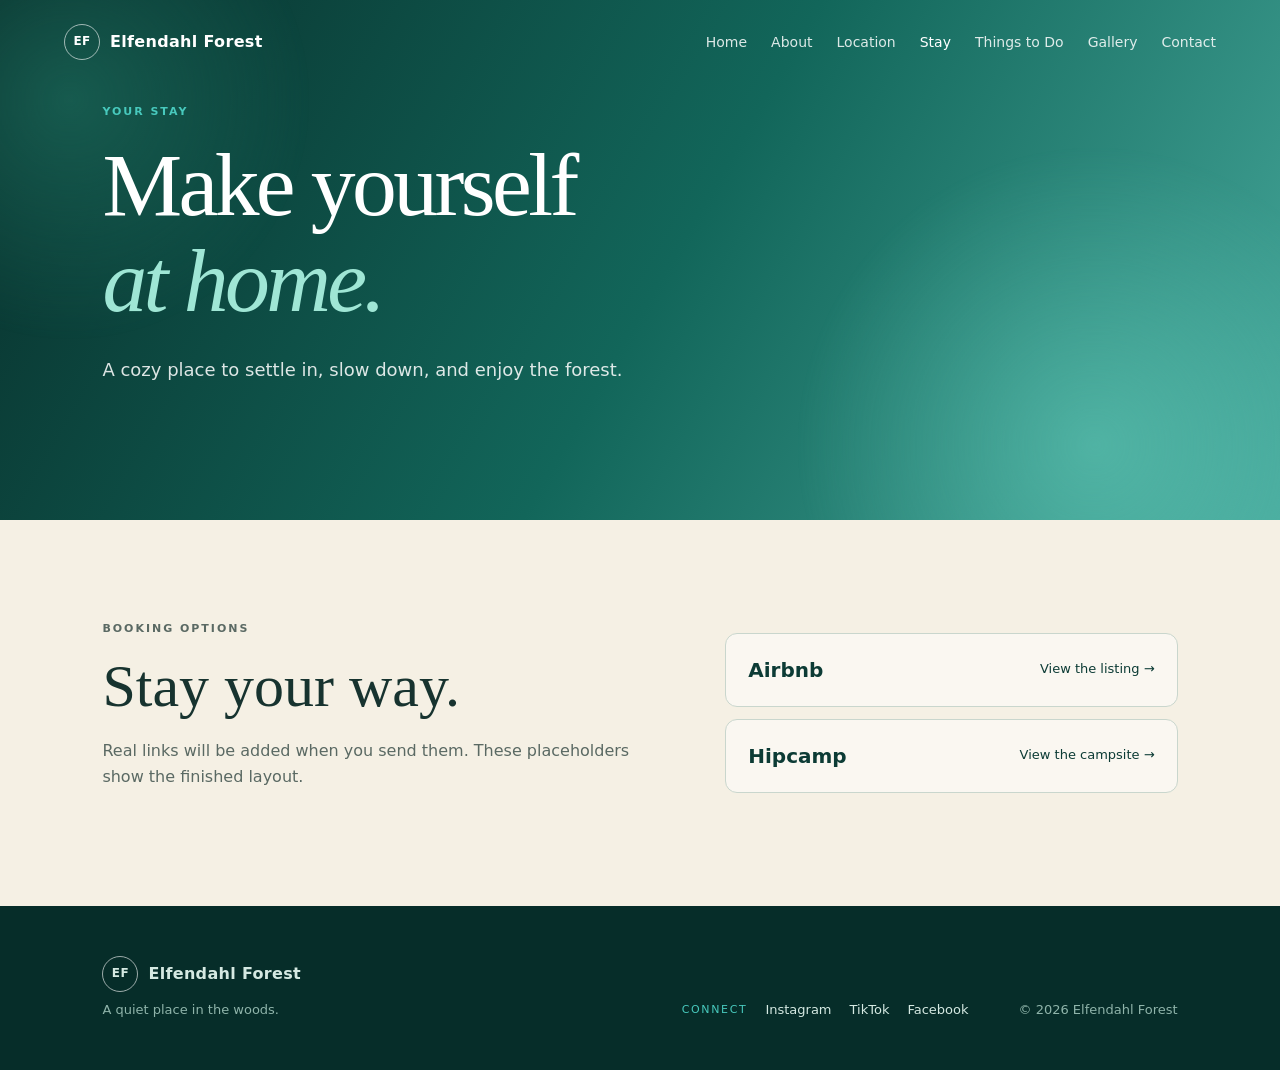
==== stay.html @ 4d548d7c "Add draft Stay page" ====
<!doctype html><html lang="en"><head><meta charset="utf-8"><meta name="viewport" content="width=device-width,initial-scale=1"><title>Stay | Elfendahl Forest</title><link rel="stylesheet" href="styles.css"></head><body><header class="site-header"><a class="brand" href="index.html"><span class="brand-mark">EF</span><span>Elfendahl Forest</span></a><nav class="nav"><a href="index.html">Home</a><a href="about.html">About</a><a href="location.html">Location</a><a class="active" href="stay.html">Stay</a><a href="things-to-do.html">Things to Do</a><a href="gallery.html">Gallery</a><a href="contact.html">Contact</a></nav></header><main><section class="hero" style="min-height:520px"><div class="hero-content"><p class="eyebrow">YOUR STAY</p><h1>Make yourself<br><em>at home.</em></h1><p class="hero-copy">A cozy place to settle in, slow down, and enjoy the forest.</p></div></section><section class="section booking"><div class="booking-card"><div><p class="eyebrow">BOOKING OPTIONS</p><h2>Stay your way.</h2><p>Real links will be added when you send them. These placeholders show the finished layout.</p></div><div class="booking-links"><a href="#" class="link-card"><strong>Airbnb</strong><span>View the listing →</span></a><a href="#" class="link-card"><strong>Hipcamp</strong><span>View the campsite →</span></a></div></div></section></main><footer class="site-footer"><div><a class="brand" href="index.html"><span class="brand-mark">EF</span><span>Elfendahl Forest</span></a><p>A quiet place in the woods.</p></div><div class="socials"><span>Connect</span><a href="#">Instagram</a><a href="#">TikTok</a><a href="#">Facebook</a></div><p class="copyright">© 2026 Elfendahl Forest</p></footer></body></html>
---- styles.css ----
:root{--forest:#0c3b35;--pine:#145b50;--aqua:#48c9bd;--mint:#b9e4d5;--mist:#edf7f2;--sand:#f5f0e4;--ink:#17332f;--white:#fff}*{box-sizing:border-box}html{scroll-behavior:smooth}body{margin:0;color:var(--ink);background:var(--mist);font-family:Inter,ui-sans-serif,system-ui,-apple-system,BlinkMacSystemFont,"Segoe UI",sans-serif;line-height:1.6}.site-header{position:absolute;z-index:5;top:0;left:0;right:0;display:flex;align-items:center;justify-content:space-between;padding:24px 5vw;color:#fff}.brand{display:inline-flex;align-items:center;gap:10px;color:inherit;text-decoration:none;font-weight:700;letter-spacing:.02em}.brand-mark{display:grid;place-items:center;width:36px;height:36px;border:1px solid rgba(255,255,255,.6);border-radius:50%;font-size:12px}.nav{display:flex;gap:24px}.nav a{color:#fff;text-decoration:none;font-size:14px;opacity:.85}.nav a:hover,.nav a.active{opacity:1}.hero{min-height:760px;display:flex;align-items:center;position:relative;overflow:hidden;background:linear-gradient(120deg,#082f2b 0%,#12665a 52%,#46a89b 100%)}.hero:before,.hero:after{content:"";position:absolute;border-radius:50%;filter:blur(1px)}.hero:before{width:650px;height:650px;right:-140px;bottom:-250px;background:radial-gradient(circle,rgba(116,222,203,.42),transparent 65%)}.hero:after{width:500px;height:500px;left:-180px;top:-150px;background:radial-gradient(circle,rgba(36,126,107,.5),transparent 68%)}.hero-overlay{position:absolute;inset:0;background:linear-gradient(90deg,rgba(3,31,28,.6),rgba(3,31,28,.1))}.hero-content{position:relative;z-index:1;width:min(720px,90%);margin-left:8vw;color:#fff}.eyebrow{text-transform:uppercase;letter-spacing:.18em;font-size:11px;font-weight:800;margin:0 0 16px;color:var(--aqua)}h1,h2,h3{font-family:Georgia,serif;line-height:1.08;font-weight:500;margin:0}h1{font-size:clamp(52px,7vw,92px);letter-spacing:-.04em}h1 em{color:#9fe6d5;font-style:italic}.hero-copy{max-width:590px;font-size:18px;color:rgba(255,255,255,.86);margin:26px 0 32px}.button-row{display:flex;gap:12px;flex-wrap:wrap}.button{display:inline-block;padding:13px 21px;border-radius:999px;text-decoration:none;font-weight:700;font-size:14px}.button.primary{background:var(--aqua);color:#073b35}.button.ghost{border:1px solid rgba(255,255,255,.45);color:#fff}.section{padding:100px 8vw}.intro{display:grid;grid-template-columns:1fr 1fr;gap:8vw;background:var(--mist)}.section-heading h2{font-size:clamp(38px,5vw,64px);max-width:580px}.intro-grid{display:grid;gap:12px;align-content:center;font-size:18px;color:#45615b}.intro-grid p{margin:0}.feature-band{display:grid;grid-template-columns:repeat(3,1fr);gap:1px;background:var(--mint)}.feature-band>div{padding:70px 7vw;background:var(--forest);color:#fff}.feature-number{color:var(--aqua);font-size:12px;font-weight:800;letter-spacing:.15em}.feature-band h3{font-size:31px;margin:16px 0 12px}.feature-band p{color:#b9d2cc;margin:0}.booking{background:var(--sand)}.booking-card{display:grid;grid-template-columns:1.1fr .9fr;gap:70px;align-items:center;max-width:1100px;margin:auto}.booking-card h2{font-size:clamp(38px,5vw,60px);margin-bottom:20px}.booking-card p{color:#5a6963}.booking-links{display:grid;gap:12px}.link-card{display:flex;justify-content:space-between;align-items:center;padding:20px 22px;border:1px solid #c9d6cd;border-radius:12px;text-decoration:none;color:var(--forest);background:rgba(255,255,255,.5)}.link-card strong{font-size:20px}.link-card span{font-size:13px}.site-footer{display:grid;grid-template-columns:1fr auto auto;align-items:end;gap:50px;padding:50px 8vw;background:#062d29;color:#d5e9e2}.site-footer .brand{margin-bottom:8px}.site-footer p{margin:0;color:#8fb4aa;font-size:13px}.socials{display:flex;gap:18px;align-items:center}.socials span{color:var(--aqua);font-size:11px;text-transform:uppercase;letter-spacing:.15em}.socials a{color:#d5e9e2;text-decoration:none;font-size:13px}.copyright{text-align:right}@media(max-width:800px){.site-header{padding:18px 5vw}.nav{display:none}.hero{min-height:700px}.hero-content{margin-left:6vw}.intro,.booking-card,.feature-band,.site-footer{grid-template-columns:1fr}.section{padding:72px 7vw}.feature-band>div{padding:45px 7vw}.site-footer{gap:24px}.copyright{text-align:left}}
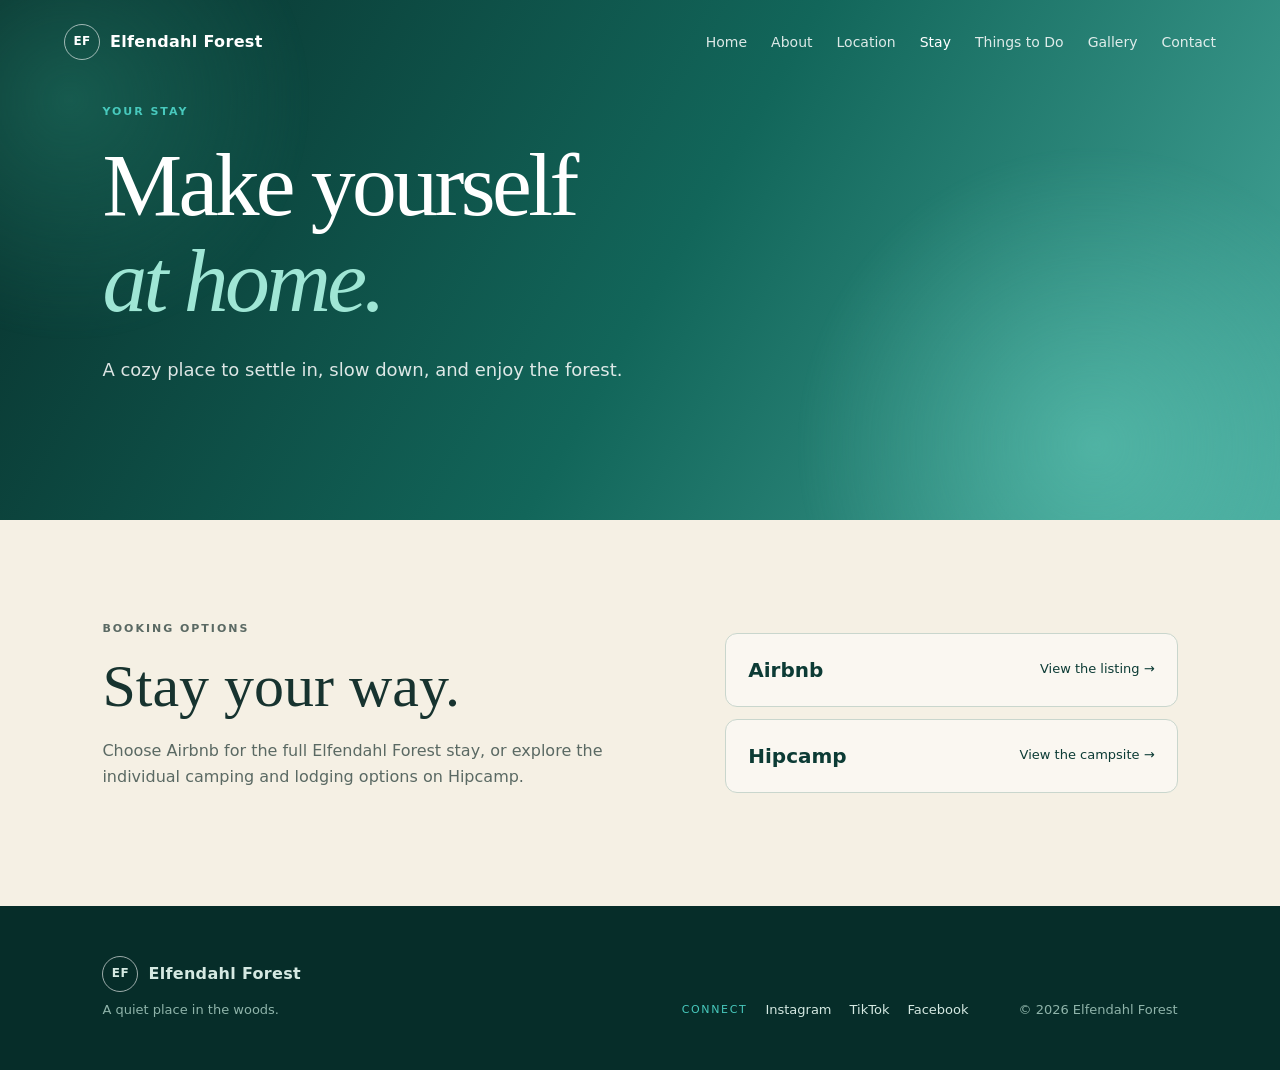
==== commit dc7b83d0: "Add Airbnb and Hipcamp booking links to stay page" ====
--- a/stay.html
+++ b/stay.html
@@ -1 +1 @@
-<!doctype html><html lang="en"><head><meta charset="utf-8"><meta name="viewport" content="width=device-width,initial-scale=1"><title>Stay | Elfendahl Forest</title><link rel="stylesheet" href="styles.css"></head><body><header class="site-header"><a class="brand" href="index.html"><span class="brand-mark">EF</span><span>Elfendahl Forest</span></a><nav class="nav"><a href="index.html">Home</a><a href="about.html">About</a><a href="location.html">Location</a><a class="active" href="stay.html">Stay</a><a href="things-to-do.html">Things to Do</a><a href="gallery.html">Gallery</a><a href="contact.html">Contact</a></nav></header><main><section class="hero" style="min-height:520px"><div class="hero-content"><p class="eyebrow">YOUR STAY</p><h1>Make yourself<br><em>at home.</em></h1><p class="hero-copy">A cozy place to settle in, slow down, and enjoy the forest.</p></div></section><section class="section booking"><div class="booking-card"><div><p class="eyebrow">BOOKING OPTIONS</p><h2>Stay your way.</h2><p>Real links will be added when you send them. These placeholders show the finished layout.</p></div><div class="booking-links"><a href="#" class="link-card"><strong>Airbnb</strong><span>View the listing →</span></a><a href="#" class="link-card"><strong>Hipcamp</strong><span>View the campsite →</span></a></div></div></section></main><footer class="site-footer"><div><a class="brand" href="index.html"><span class="brand-mark">EF</span><span>Elfendahl Forest</span></a><p>A quiet place in the woods.</p></div><div class="socials"><span>Connect</span><a href="#">Instagram</a><a href="#">TikTok</a><a href="#">Facebook</a></div><p class="copyright">© 2026 Elfendahl Forest</p></footer></body></html>+<!doctype html><html lang="en"><head><meta charset="utf-8"><meta name="viewport" content="width=device-width,initial-scale=1"><title>Stay | Elfendahl Forest</title><link rel="stylesheet" href="styles.css"></head><body><header class="site-header"><a class="brand" href="index.html"><span class="brand-mark">EF</span><span>Elfendahl Forest</span></a><nav class="nav"><a href="index.html">Home</a><a href="about.html">About</a><a href="location.html">Location</a><a class="active" href="stay.html">Stay</a><a href="things-to-do.html">Things to Do</a><a href="gallery.html">Gallery</a><a href="contact.html">Contact</a></nav></header><main><section class="hero" style="min-height:520px"><div class="hero-content"><p class="eyebrow">YOUR STAY</p><h1>Make yourself<br><em>at home.</em></h1><p class="hero-copy">A cozy place to settle in, slow down, and enjoy the forest.</p></div></section><section class="section booking"><div class="booking-card"><div><p class="eyebrow">BOOKING OPTIONS</p><h2>Stay your way.</h2><p>Choose Airbnb for the full Elfendahl Forest stay, or explore the individual camping and lodging options on Hipcamp.</p></div><div class="booking-links"><a href="https://www.airbnb.com/rooms/1641516033585098492" class="link-card" target="_blank" rel="noopener noreferrer"><strong>Airbnb</strong><span>View the listing →</span></a><a href="https://www.hipcamp.com/en-US/land/washington-elfendahl-forest-j29h5ojm" class="link-card" target="_blank" rel="noopener noreferrer"><strong>Hipcamp</strong><span>View the campsite →</span></a></div></div></section></main><footer class="site-footer"><div><a class="brand" href="index.html"><span class="brand-mark">EF</span><span>Elfendahl Forest</span></a><p>A quiet place in the woods.</p></div><div class="socials"><span>Connect</span><a href="#">Instagram</a><a href="#">TikTok</a><a href="#">Facebook</a></div><p class="copyright">© 2026 Elfendahl Forest</p></footer></body></html>
